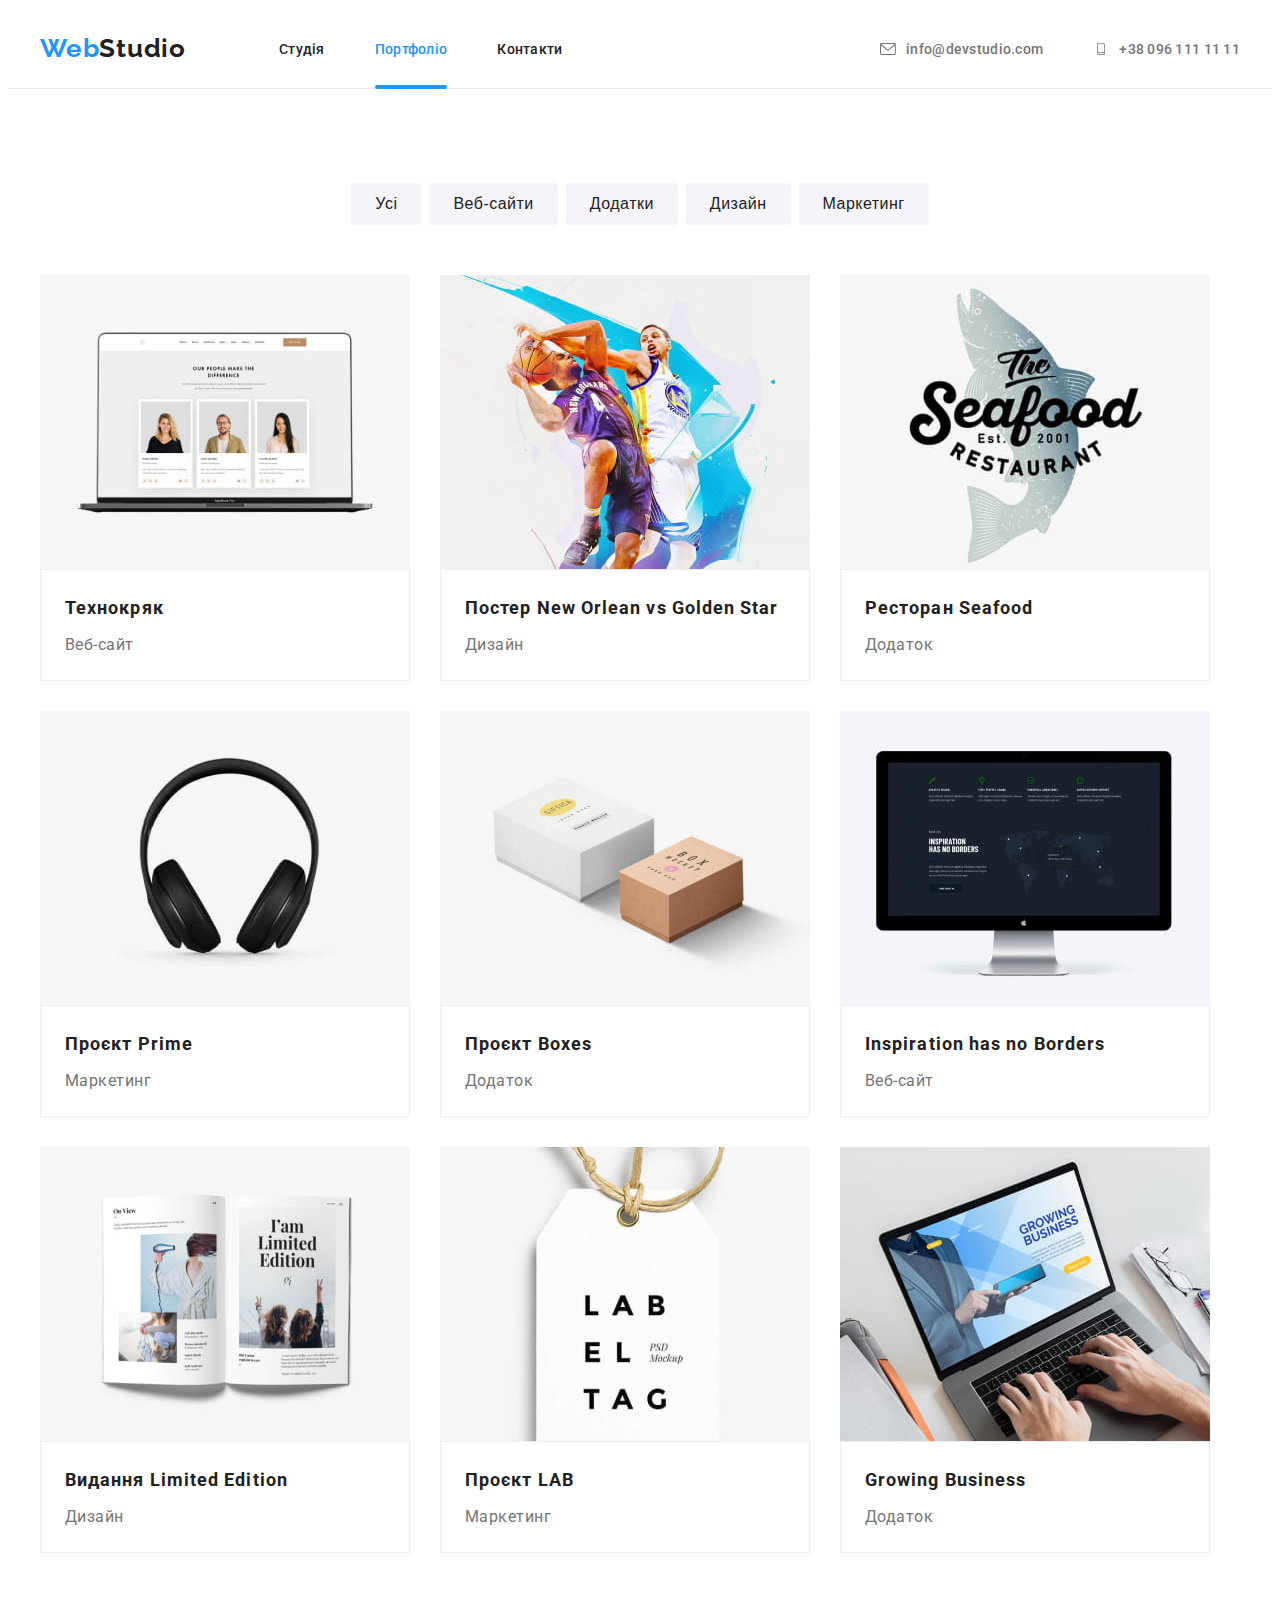
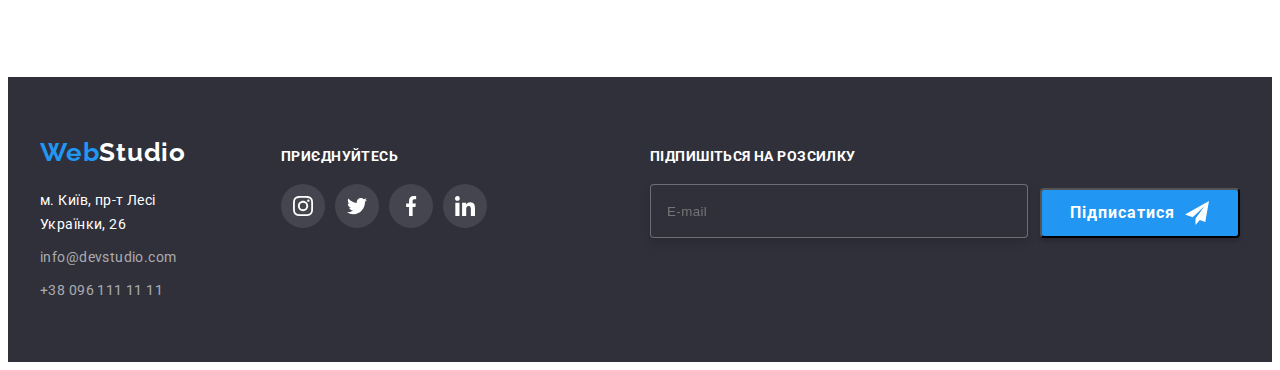
==== portfolio.html @ 4834e396 "Initial commit" ====
<!DOCTYPE html>
<html lang="en">
  <head>
    <meta charset="UTF-8" />
    <meta http-equiv="X-UA-Compatible" content="IE=edge" />
    <meta name="viewport" content="width=device-width, initial-scale=1.0" />
    <title>Document</title>

    <link rel="preconnect" href="https://fonts.googleapis.com" />
    <link rel="preconnect" href="https://fonts.gstatic.com" crossorigin />
    <link
      href="https://fonts.googleapis.com/css2?family=Raleway:wght@700&family=Roboto:wght@400;500;700;900&display=swap"
      rel="stylesheet"
    />

    <link rel="stylesheet" href="https://cdnjs.cloudflare.com/ajax/libs/modern-normalize/1.1.0/modern-normalize.min.css" integrity="sha512-wpPYUAdjBVSE4KJnH1VR1HeZfpl1ub8YT/NKx4PuQ5NmX2tKuGu6U/JRp5y+Y8XG2tV+wKQpNHVUX03MfMFn9Q==" crossorigin="anonymous" referrerpolicy="no-referrer" />

    <link rel="stylesheet" href="./css/styles.css" />
  </head>
  <body>

    <header class="page-header">
      <div class="container header-container">
        <nav class="main-nav">
          <a class="logo logo-header link" href="./index.html"><span class="logo-style">Web</span>Studio</a>

          <ul class="site-nav-list list">
            <li class="site-nav-item"><a class="site-nav link" href="./index.html">Студія</a></li>
            <li class="site-nav-item"><a class="site-nav link active" href="./portfolio.html">Портфоліо</a></li>
            <li class="site-nav-item"><a class="site-nav link" href="">Контакти</a></li>
          </ul>
        </nav>
        
        <ul class="contacts-list list">
          <li class="contacts-item">
            <a class="contacts link" href="mailto:info@devstudio.com">
              <svg class="contacts-element" width="16px" height="12px">
              <use href="./images/icons.svg#mail"></use>
            </svg>
            info@devstudio.com</a>
          </li>
          <li class="contacts-item">
            <a class="contacts link" href="tel:+380961111111">
            <svg class="contacts-element" width="16px" height="12px">
              <use href="./images/icons.svg#smartphone"></use>
            </svg>
            +38 096 111 11 11</a></li>
        </ul>
      </div>
    </header>

    <main>
      <section class="section">
        <div class="container">
        <h1 class="visually-hidden">Наші роботи</h1>
        
        <ul class="portfolio-list-btn list">
          <li class="portfolio-btn"><button class="btn" type="button">Усі</button></li>
          <li class="portfolio-btn"><button class="btn" type="button">Веб-сайти</button></li>
          <li class="portfolio-btn"><button class="btn" type="button">Додатки</button></li>
          <li class="portfolio-btn"><button class="btn" type="button">Дизайн</button></li>
          <li class="portfolio-btn"><button class="btn" type="button">Маркетинг</button></li>
        </ul>
      
      
        <ul class="portfolio-list list">
          <li class="portfolio-item">
            <a class="portfolio-link link" href="" >
              <div class="porfolio-thumb"><img class="portfolio-img"
              src="./images/images-portfolio/tehnokrjak.jpg"
              alt="Монітор ноутбука з трьома фото"
              width="370"
              height="294"/>
            <div class="overlay"> 
              <p class="overlay-desc">Ресурс пропонує комплексні пропозиції з різним рівнем функціоналу та сервісів. Все це дозволить відвідувачу отримати вичерпні відомості про компанію чи приватну особу.</p>
            </div>
            </div>
              
            <div class="portfolio-name">
            <h2 class="portfolio-item-title">Технокряк</h2>
            <p class="portfolio-text">Веб-сайт</p>
          </div> 
          </a>           
          </li>

          <li class="portfolio-item">
            <a class="portfolio-link link" href="">
            <div class="porfolio-thumb">  
            <img class="portfolio-img"
              src="./images/images-portfolio/new-orlean.jpg"
              alt="Два баскетболіста з м'ячем під час гри"
              width="370"
              height="294"/>
              <div class="overlay"> 
                <p class="overlay-desc">Ресурс пропонує комплексні пропозиції з різним рівнем функціоналу та сервісів. Все це дозволить відвідувачу отримати вичерпні відомості про компанію чи приватну особу.</p>
              </div>
            </div>

            <div class="portfolio-name">
            <h2 class="portfolio-item-title">Постер New Orlean vs Golden Star</h2>
            <p class="portfolio-text">Дизайн</p>
          </div>
          </a>
          </li>
          <li class="portfolio-item">
            <a class="portfolio-link link" href="">

              <div class="porfolio-thumb">  
                <img class="portfolio-img"
              src="./images/images-portfolio/seafood.jpg"
              alt="Логотип ресторану"
              width="370"
              height="294"/>

              <div class="overlay"> 
                  <p class="overlay-desc">Ресурс пропонує комплексні пропозиції з різним рівнем функціоналу та сервісів. Все це дозволить відвідувачу отримати вичерпні відомості про компанію чи приватну особу.</p>
                </div>
              </div>
                          
            <div class="portfolio-name">
            <h2 class="portfolio-item-title">Ресторан Seafood</h2>
            <p class="portfolio-text">Додаток</p>
          </div>
          </a>
          </li>
          <li class="portfolio-item">
            <a class="portfolio-link link" href="">
              <div class="porfolio-thumb">  
                <img class="portfolio-img"
                  src="./images/images-portfolio/prime.jpg"
                  alt="Чорні накладні навушники"
                  width="370"
                  height="294"/>

              <div class="overlay"> 
                  <p class="overlay-desc">Ресурс пропонує комплексні пропозиції з різним рівнем функціоналу та сервісів. Все це дозволить відвідувачу отримати вичерпні відомості про компанію чи приватну особу.</p>
                </div>
              </div>
                          
            <div class="portfolio-name">
            <h2 class="portfolio-item-title">Проєкт Prime</h2>
            <p class="portfolio-text">Маркетинг</p>
          </div>
          </a>
          </li>
          <li class="portfolio-item">
            <a class="portfolio-link link" href="">
              <div class="porfolio-thumb">  
                    <img class="portfolio-img"
                  src="./images/images-portfolio/boxes.jpg"
                  alt="Дві коробки, одна рожева, друга біла"
                  width="370"
                  height="294"/>

              <div class="overlay"> 
                  <p class="overlay-desc">Ресурс пропонує комплексні пропозиції з різним рівнем функціоналу та сервісів. Все це дозволить відвідувачу отримати вичерпні відомості про компанію чи приватну особу.</p>
                </div>
              </div>

            
            <div class="portfolio-name">
            <h2 class="portfolio-item-title">Проєкт Boxes</h2>
            <p class="portfolio-text">Додаток</p>
          </div>
          </a>
          </li>
          <li class="portfolio-item">
            <a class="portfolio-link link" href="">
              <div class="porfolio-thumb">  
                  <img class="portfolio-img"
                src="./images/images-portfolio/inspiration.jpg"
                alt="Чорній монітор епл на сірій підставці"
                width="370"
                height="294"/>

          <div class="overlay"> 
              <p class="overlay-desc">Ресурс пропонує комплексні пропозиції з різним рівнем функціоналу та сервісів. Все це дозволить відвідувачу отримати вичерпні відомості про компанію чи приватну особу.</p>
            </div>
          </div>


           
            <div class="portfolio-name">
            <h2 class="portfolio-item-title">Inspiration has no Borders</h2>
            <p class="portfolio-text">Веб-сайт</p>
          </div>
          </a>
          </li>
          <li class="portfolio-item">
            <a class="portfolio-link link" href="">

          <div class="porfolio-thumb">  
                <img class="portfolio-img"
              src="./images/images-portfolio/limited-edition.jpg"
              alt="На розвороті журналу три фото и напис I'm  Limited Edition"
              width="370"
              height="294"/>

            <div class="overlay"> 
              <p class="overlay-desc">Ресурс пропонує комплексні пропозиції з різним рівнем функціоналу та сервісів. Все це дозволить відвідувачу отримати вичерпні відомості про компанію чи приватну особу.</p>
            </div>
          </div>

            
            <div class="portfolio-name">
            <h2 class="portfolio-item-title">Видання Limited Edition</h2>
            <p class="portfolio-text">Дизайн</p>
          </div>
          </a>
          </li>
          <li class="portfolio-item">
            <a class="portfolio-link link" href="">

          <div class="porfolio-thumb">  
              <img class="portfolio-img"
              src="./images/images-portfolio/lab.jpg"
              alt="Ярлик для одягу з написом Lab el tag"
              width="370"
              height="294"/>  

            <div class="overlay"> 
              <p class="overlay-desc">Ресурс пропонує комплексні пропозиції з різним рівнем функціоналу та сервісів. Все це дозволить відвідувачу отримати вичерпні відомості про компанію чи приватну особу.</p>
            </div>
          </div>
          
            <div class="portfolio-name">
            <h2 class="portfolio-item-title">Проєкт LAB</h2>
            <p class="portfolio-text">Маркетинг</p>
          </div>
          </a>
          </li>
          <li class="portfolio-item">
            <a class="portfolio-link link" href="">
            <div class="porfolio-thumb">  
                 <img class="portfolio-img"
              src="./images/images-portfolio/growing-bus.jpg"
              alt="Чоловічі руки на клавіатурі ноутбука"
              width="370"
              height="294"/> 
  
              <div class="overlay"> 
                <p class="overlay-desc">Ресурс пропонує комплексні пропозиції з різним рівнем функціоналу та сервісів. Все це дозволить відвідувачу отримати вичерпні відомості про компанію чи приватну особу.</p>
              </div>
            </div>
                          
            <div class="portfolio-name">
            <h2 class="portfolio-item-title">Growing Business</h2>
            <p class="portfolio-text">Додаток</p>
          </div>
          </a>
          </li>
        </ul>
      
      </div>
      </section>
    </main>

    <footer class="footer">
      <div class="container footer-conteiner">
        <div>
        <h2 lang="en" class="logo logo-footer"><span class="logo-style">Web</span>Studio</h2>
        <address>
          <ul class="footer-list list">
            <li class="footer-adress">
              <a class="link" href="">м. Київ, пр-т Лесі Українки, 26</a>
            </li>
            <li class="footer-item">
              <a class="link" href="mailto:info@devstudio.com">info@devstudio.com</a>
            </li>
            <li class="footer-item">
              <a class="link" href="tel:+380961111111">+38 096 111 11 11</a>
            </li>
          </ul>
        </address>
      </div>
      <div class="contain-footer-socials">
        <h2 class="footer-title">приєднуйтесь</h2>
          <ul class="socials list">
            <li class="socials-item">
              <a class="socials-link footer-link" 
              href="" 
              target="_blank"
              rel="noopener noreferrer"
              aria-label="Instagram">
            <svg class="socials-icon footer-icon" width="20px" height="20px">
              <use href="./images/icons.svg#instagram"></use>
            </svg>
            </a>
            </li>
            <li class="socials-item">
              <a class="socials-link footer-link" 
              href="" 
              target="_blank"
              rel="noopener noreferrer"
              aria-label="Twitter">
              <svg class="socials-icon footer-icon" width="20px" height="20px">
                <use href="./images/icons.svg#twitter"
              </svg>
            </a>
            </li>
            <li class="socials-item">
              <a class="socials-link footer-link" 
              href="" 
              target="_blank"
              rel="noopener noreferrer"
              aria-label="Facebook">
              <svg class="socials-icon footer-icon" width="20px" height="20px">
                <use href="./images/icons.svg#facebook"></use>
              </svg>
            </a>
            </li>
            <li class="socials-item">
              <a class="socials-link footer-link" 
              href="" 
              target="_blank"
              rel="noopener noreferrer"
              aria-label="Linkedin">
              <svg class="socials-icon footer-icon" width="20px" height="20px">
                <use href="./images/icons.svg#linkedin"
              </svg>
            </a>
            </li>

          </ul>
      </div>
          <form>
            <div role="group" class="footer-form">
              <div class="footer-subscription">
              <b class="footer-form-title">Підпишіться на розсилку</b>
              <label  for="mail"></label>
              <input class="footer-mail" type="email" name="mail" id="mail" placeholder="E-mail"></div>
              
              <button class="footer-form-btn" type="submit"> Підписатися 
                <svg class="icon-footer-send" width="24px" height="24px">
                  <use href="./images/icons.svg#icon-send"></use>
                </svg>
              </button>
      
            </div>
      
          </form>
        
      
    </div>

    
    </footer>
  </body>
</html>
---- css/styles.css ----
:root{
    /* fonts */
    --main-font: Roboto, sans-serif;
    --secondary-font: Raleway, sans-serif;


    /* text colors*/
    --main-txt-cl:#212121;
    --second-cl:#757575;
    --blue-cl: #2196F3;
    --main-section-cl: #FFFFFF;
    --soc-link-cl:#AFB1B8;
   

    /* background colors */
    --main-section-bg-cl: #2F303A;
    --portfolio-btn-cl: #F5F4FA;
    --overlay-cl: rgba(33, 150, 243, 0.9);

    /* others */
    --header-border-cl: #ECECEC;
    --portfolio-border-cl:#EEEEEE;

    --time-function: 250ms cubic-bezier(0.4, 0, 0.2, 1);
    
    

}
body{
    color: var(--main-txt-cl);
    font-family: var(--main-font);
}



h1,
h2,
h3,
h4,
h5,
h6,
p,
ul {
    margin-top: 0;
    margin-bottom: 0;
}

img {
    display: block;
    max-width: 100%;
    height: auto;
}

.link {
    text-decoration: none;
    color: currentColor;
}

.list {
    list-style: none;
    margin: 0;
    padding: 0;
}

.container {
    width: 1200px;
    padding-left: 15px;
    padding-right: 15px;
    margin-left: auto;
    margin-right: auto;


    /*outline: 2px solid red;*/
}

/* HEADER */
header {
    border-bottom: 1px solid var(--header-border-cl);
}

.header-container {
    display: flex;
    margin-right: auto;
}

.main-nav {
    display: flex;
    align-items: center;
}

.visually-hidden {
    position: absolute;
    width: 1px;
    height: 1px;
    margin: -1px;
    border: 0;
    padding: 0;
    
    white-space: nowrap;
    clip-path: inset(100%);
    clip: rect(0 0 0 0);
    overflow: hidden;
  }


.logo {
    display: block;
    font-family: var(--secondary-font);
    font-weight: 700;
    font-size: 26px;
    line-height: calc(31 / 26);
    letter-spacing: 0.03em;
    padding-top: 25px;
    padding-bottom: 24px;
    
}
.logo-style {
    color: #2196F3;
}
.logo-header{
    margin-right: 93px;
}

.site-nav-list{
    
    display: flex;
    gap: 50px;
    align-items: center;
}


.site-nav  {
    position: relative;
    display: inline-block;
    font-weight: 500;
    font-size: 14px;
    line-height: calc(16 / 14);
    letter-spacing: 0.02em;
    padding-top: 33px;
    padding-bottom: 31px;
    color: currentColor;

   transition: color var(--time-function)
    
}
.active::after{
    content: '';
    position: absolute;
    display: block;
    width: 100%;
    height: 4px;
    bottom: -1px;
    left: 0;
    background-color: var(--blue-cl);
    border-radius: 2px;
    
    
    transition: color var(--time-function);
 
}
.active {
    color: var(--blue-cl); 
}


/*.site-nav:hover::after,
.site-nav:focus::after {
    background-color: var(--blue-cl);
    border-radius: 2px;
    

}*/

.site-nav:hover,
.site-nav:focus {
    color: var(--blue-cl);
    
}


.contacts-list {
    display: flex;
    margin-left: auto;
    align-items: center;
 }
.contacts-element {
    fill: var(--second-cl);
    transition: fill var(--time-function);
}



.contacts {
    display: flex;
    font-weight: 500;
    font-size: 14px;
    line-height: calc(16 / 14);
    color: var(--second-cl);
    letter-spacing: 0.02em;
    padding-top: 33px;
    padding-bottom: 31px;
    align-items: center;
    gap: 10px;
    
    transition: color var(--time-function), fill var(--time-function);
}

.contacts-item:not(:last-child) {
    margin-right: 50px;
}

.contacts:hover,
.contacts:focus {
    color: var(--blue-cl);
    fill: var(--blue-cl);
}
.contacts:hover .contacts-element,
.contacts:focus .contacts-element {
    fill: var(--blue-cl);
}


/* MAIN SECTION*/

.section {
    padding: 94px 0;
}


.main-section{
    
    background-color: var(--main-section-bg-cl);
    text-align: center;
    margin: 0 auto;
    max-width: 1600px;
    height: 600px;
    padding: 200px 0;
    background-image: linear-gradient(
        rgba(47, 48, 58, 0.4),
        rgba(47, 48, 58, 0.4)
        ),
    url(../images/images-main/main-sect.jpg);
    background-repeat: no-repeat;
    background-size: cover;
    background-position: center;
    box-shadow: 0px 4px 4px rgba(0, 0, 0, 0.25), 0px 4px 4px rgba(0, 0, 0, 0.25);



}



.main-section-title {
    margin-bottom: 35px;
    font-weight: 900;
    font-size: 44px;
    line-height: calc(60 / 44);
    letter-spacing: 0.06em;
    text-transform: uppercase;
    color: var(--main-section-cl);
    margin-left: auto;
    margin-right: auto;
    
    
}

.main-section-btn {
    color: var(--main-section-cl);
    font-weight: 700;
    font-size: 16px;
    line-height: calc(30 / 16);
    align-items: center;
    text-align: center;
    letter-spacing: 0.06em;
    background-color: var(--blue-cl);
    cursor: pointer;
    border-radius: 4px;
    padding: 10px 32px;
    box-shadow: 0px 4px 4px rgba(0, 0, 0, 0.15);
    border: 0;

}

.icon{
    display: inline-flex;
    width: 270px;
    height: 120px;
    background-size: contain;
    background-repeat: no-repeat;
    background-position: center;
}
.antena-icon {
    background-image: url(./images/icons.svg#antenna);
}

.advantages-icon {
 display: flex;
 align-items: center;
 justify-content: center;
 height: 120px;
 background-color: var(--portfolio-btn-cl); 
 border-radius: 4px;
margin-bottom: 30px;
}

.advantages-title{
    text-align: center;
}
.advantages-list {
    display: flex;
    gap: 30px;
}

.advantages-item-title{
    font-weight: 700;
    font-size: 14px;
    line-height: calc(16 / 14);
    letter-spacing: 0.03em;
    text-transform: uppercase;
    margin-bottom: 10px;

}

.advantages-item-text {
    font-size: 14px;
    line-height: calc(24 /14);
    letter-spacing: 0.03em;    
    color: var(--second-cl);
}
.work-section{
    padding-top: 0;
}

.work-list{
    display: flex;
    gap: 30px;
}

.work{
    margin-bottom: 50px;
}
.work,  
.team-title {
    margin-bottom: 50px;
    font-weight: 700;
    font-size: 36px;
    line-height: calc(42 / 36);
    text-align: center;
    letter-spacing: 0.03em;
    margin-top: 0%;
}

.work-item{
    position: relative;
}

.work-description{
    display: flex;
    align-items: center;
    justify-content: center;
    position:absolute;
    left: 0px;
    bottom: 0px;

    width: 100%;
    height: 70px;
    

    background: rgba(47, 48, 58, 0.8);
}

.work-desc-title {
    
    font-family: var(--main-font);
    font-weight: 700;
    font-size: 14px;
    line-height: calc(16 / 14);
    letter-spacing: 0.03em;
    text-transform: uppercase;

    color: var(--main-section-cl);

}



.team-section{
    background-color: var(--portfolio-btn-cl);
}

.team-list{
    display: flex;
    gap: 30px;
}

.team-name {
    padding-top: 30px;
    padding-bottom: 30px;
    padding-left: 10px;
    padding-right: 10px;
    
}

 .team-item-title {
    font-weight: 500;
    font-size: 16px;
    line-height: calc(19 / 16);
    text-align: center;
    letter-spacing: 0.03em;
    margin-bottom: 10px;
 }
 
  .team-item-text {
    margin-bottom: 16px;
    font-size: 16px;
    line-height: calc(19 / 16);
    text-align: center;
    letter-spacing: 0.03em;
    color: var(--second-cl);
   }

  .team-item {
    background-color: var(--main-section-cl);
    box-shadow: 0px 4px 4px rgba(0, 0, 0, 0.25), 0px 4px 4px rgba(0, 0, 0, 0.25);
    border-radius: 0px 0px 4px 4px;


  }

  .socials {
    display: flex;
    gap: 10px;
    justify-content: center;
  }

  .socials-link {
    display: flex;
    align-items: center;
    justify-content: center;
    width: 44px;
    height: 44px;
    background-color: var(--main-section-cl);
    border-radius: 50%;
    
   transition: background-color var(--time-function);
    
  }

  .socials-icon {
    fill: var(--soc-link-cl);
    
    transition:  background-color var(--time-function), fill var(--time-function);
  }
  .socials-link:hover,
  .socials-link:focus {
    background-color: #2196F3;
  }

  .socials-link:hover .socials-icon,
  .socials-link:focus .socials-icon {
    fill: var(--main-section-cl);
   
  }

  /*  OUR CLIENTS   */

  
  .client-list{
    display: flex;
    gap: 30px;
    justify-content: center;
   
  }

  .client-item {
    width: 170px;
    height: 92px;
  }


  .client-link {
    display: flex;
    align-items: center;
    justify-content: center;
    width: 100%;
    height: 100%;
    border: 1px solid var(--soc-link-cl);
    border-radius: 4px;

    transition: border-color var(--time-function), fill var(--time-function);
  }

  .client-icon{
    fill: var(--soc-link-cl);
    transition: fill var(--time-function);

  }
  
  .client-link:hover .client-icon,
  .client-link:focus .client-icon {
    fill: var(--blue-cl);
  }

  .client-item:hover .client-link,
  .client-item:focus .client-link{
    border-color: var(--blue-cl);
    
  }
/* FOOTER */

  .footer {
    background-color: var(--main-section-bg-cl);
    padding-top: 60px;
    padding-bottom: 60px;
    display: flex;
  }
  .logo-footer {
    
    color: var(--main-section-cl);
    margin-bottom: 20px;
    margin-top: 0;
    padding-top: 0;
    padding-bottom: 0;
  }

  .footer-list {
    text-decoration: none;
    font-style: normal;
    font-weight: 400;
    font-size: 14px;
    line-height: calc(24 / 14);
    letter-spacing: 0.03em;
  }
  .footer-adress {
    color: var(--main-section-cl);
    margin-bottom: 9px;
  }

  .footer-item {
    color: rgba(255, 255, 255, 0.6);

  }
  .footer-item:not(:last-child){
    margin-bottom: 9px;
  }

.footer-conteiner {
    display: flex;
    gap: 70px;
    align-items: baseline;
}
.footer-title{
    font-family: var(--main-font);
    font-weight: 700;
    font-size: 14px;
    line-height: calc(16 / 14);
    letter-spacing: 0.03em;
    text-transform: uppercase;
    color: var(--main-section-cl);
    margin-bottom: 20px;
    
}

.footer-icon {
    fill: var(--main-section-cl);
    

}
.footer-link{
    background: rgba(255, 255, 255, 0.1);
}
.contain-footer-socials{
    margin-right: 93px;
}

/* FOOTER FORM   */
.footer-form {
    display: flex;

    
}
.footer-form{
    gap: 12px;
    display: flex;
    align-items: flex-end;
}
.footer-form-title{
    display: block;
    font-family: var(--main-font);
    font-weight: 700;
    font-size: 14px;
    line-height: calc(16 / 14);
    letter-spacing: 0.03em;
    text-transform: uppercase;
    color: var(--main-section-cl);
    margin-bottom: 20px;
    
}
.footer-mail{
    background-color: var(--main-section-bg-cl);
    border: 1px solid rgba(255, 255, 255, 0.3);
    filter: drop-shadow(0px 4px 4px rgba(0, 0, 0, 0.15));
    border-radius: 4px;
    width: 358px;
    height: 50px;
    padding-left: 16px;
    display: flex;
    align-items: center;
    letter-spacing: 0.03em;
    color: rgba(255, 255, 255, 0.6);
    
}
.footer-form-btn{
    background: var(--blue-cl);
    box-shadow: 0px 4px 4px rgba(0, 0, 0, 0.15);
    border-radius: 4px;
    width: 200px;
    height: 50px;
    

    font-family: var(--main-font);

    font-weight: 700;
    font-size: 16px;
    line-height: calc(30 / 16);
    display: flex;
    align-items: center;
    text-align: center;
    letter-spacing: 0.06em;

    color: var(--main-section-cl);

    padding: 10px 28px;
    gap: 10px;
  }

  

/* ПОРТФОЛІО*/


.container-portfolio{
    width: 1200px;
    padding-left: 15px;
    padding-right: 15px;
    margin-left: auto;
    margin-right: auto;
    margin-bottom: 94px;

}
.portfolio-list-btn {
    display: flex;
    gap: 8px;
    margin-bottom: 50px;
    justify-content: center;
}

.btn {
    font-weight: 500;
    font-size: 16px;
    line-height: calc(26 / 16);
    text-align: center;
    letter-spacing: 0.03em;
    color: var(--main-txt-cl);
    background-color: var(--portfolio-btn-cl);
    border-radius: 4px;
    border-color: transparent;
    padding: 6px 22px;

    transition: background var(--time-function), color var(--time-function), box-shadow var(--time-function);

}

.btn:hover,
.btn:focus {
    background: var(--blue-cl);
    color: var(--main-section-cl);
    cursor: pointer;
    box-shadow: 0px 3px 1px rgba(0, 0, 0, 0.1), 0px 1px 2px rgba(0, 0, 0, 0.08), 0px 2px 2px rgba(0, 0, 0, 0.12);
   }

/*   Portfolio IMG*/

.portfolio-list{
    display: flex;
    flex-wrap: wrap;
    /*margin-bottom: 94px;*/
}

.portfolio-item-title {
    font-weight: 700;
    font-size: 18px;
    line-height: calc(36 / 18);
    letter-spacing: 0.06em;
    color: var(--main-txt-cl);
    margin-bottom: 4px;
    
}

.portfolio-item{
    margin-right: 30px;
    margin-bottom: 30px;
       
}

.portfolio-item:nth-child(3n){
    margin-right: 0;
}

.porfolio-thumb{
    position: relative;
    overflow: hidden;
}

.overlay {
    position: absolute;
    top: 0;
    left: 0;

    transform: translateY(100%);


    background-color: var(--overlay-cl);
    width: 100%;
    height: 100%;
    padding: 63px 24px;
    
    display: flex;
    align-items: center;
    justify-items: center;

    transition: var(--time-function);
}

.portfolio-link:hover .overlay, 
.portfolio-link:focus .overlay {
    transform: translateY(0);
}

.overlay-desc{
    color: var(--main-section-cl);
    font-family: var(--main-font);
    font-size: 18px;
    line-height: calc(28 / 18);
    letter-spacing: 0.03em;
}


.portfolio-text {
    font-size: 16px;
    line-height: calc(30 / 16);
    letter-spacing: 0.03em;
    color: var(--second-cl);
}

.portfolio-name {
    padding: 20px 24px;
    border: 1px solid var(--portfolio-border-cl);
}

.portfolio-link {
    display: block;

    transition: box-shadow var(--time-function);
}

.portfolio-link:hover,
.portfolio-link:focus {
    box-shadow: 0px 1px 1px rgba(0, 0, 0, 0.12), 0px 4px 4px rgba(0, 0, 0, 0.06), 1px 4px 6px rgba(0, 0, 0, 0.16);
}

/* MODAL WINDOW */

.backdrop {
    position: fixed;
    top: 0;
    left: 0;
    
    width: 100%;
    height: 100%;
    background-color: rgba(0, 0, 0, 0.2);
    transition: opacity var(--time-function), visibility var(--time-function)
}
.backdrop.is-hidden {
    opacity: 0;
    pointer-events: none;
    visibility: hidden;
}

.modal {
    position: absolute;
    top: 50%;
    left: 50%;
    transform: translate(-50%, -50%);
    

    width: 528px;
    height: 581px;

    background-color: var(--main-section-cl);
    box-shadow: 0px 1px 3px rgba(0, 0, 0, 0.12), 0px 1px 1px rgba(0, 0, 0, 0.14), 0px 2px 1px rgba(0, 0, 0, 0.2);
    border-radius: 4px;
    
}

.modal-btn {
    position: absolute;
    top: 14px;
    right: 14px;

    display: flex;
    align-items: center;
    justify-content: center;
    width: 30px;
    height: 30px;

    border-radius: 50%;
    border: 1px solid rgba(0, 0, 0, 0.1);
    background-color: var(--main-section-cl);

    cursor: pointer;

}

.modal-btn:hover, .modal-btn:focus {
 fill: var(--blue-cl);
}
.modal-form {
    padding: 40px;
    margin-left: auto;
    margin-right: auto;
}

.form-title{
    display: block;
    font-family: var(--main-font);
    font-weight: 700;
    font-size: 20px;
    line-height: calc(23 / 20);
    text-align: center;
    letter-spacing: 0.03em;
    color: var(--main-txt-cl);
    align-items: center;
    justify-content: center;
    margin-bottom: 12px;

}

 .form-group {
    
    display: block;
    font-family: var(--main-font);
    font-weight: 400;
    font-size: 12px;
    line-height: calc(14 / 12);
    letter-spacing: 0.01em;

    color: var(--second-cl);
    margin-bottom: 10px;
 }
 
 .form-group:last-child {
    margin: 0px;

 }
 

 .form-group .form-imput{
    
    margin: 0;
    
    border: 1px solid rgba(33, 33, 33, 0.2);
    border-radius: 4px;
    height: 40px;
 }

 .form-imput{
    width: 100%;
    padding-left: 42px;
    padding-right: 42px;
    outline: transparent;
    transition: border-color var(--time-function);
 }

 .form-imput:focus{
    border-color: var(--blue-cl);
 }

 

 .label-form{
    position: relative;
    display: block;
    margin-bottom: 4px;
 }

 .label-form-name {
    display: block;
    margin-bottom: 4px;
 }

 .form-icon{
    position: relative;
}

 .modal-icon {
    position: absolute;
    bottom: 11px;
    left: 12px;
    transition: fill var(--time-function);
    
 }
 .form-imput:focus + .modal-icon {
    fill: var(--blue-cl);
 }


 .coment {
    display: block;
    resize: none;
    outline: transparent;
    border: 1px solid rgba(33, 33, 33, 0.2);
    border-radius: 4px;
    height: 120px;
    padding: 12px 16px;
    margin-bottom: 20px;
    width: 100%;
    

 }

 .coment::placeholder{
    color: rgba(117, 117, 117, 0.5);
    font-family: var(--main-font);
    font-weight: 400;
    font-size: 12px;
    line-height: calc(14 / 12);
    letter-spacing: 0.01em;

 }

 .checkbox-policy {
    margin-bottom: 30px;
    font-family: var(--main-font);
    font-weight: 400;
    font-size: 14px;
    line-height: calc(24 / 14);
    letter-spacing: 0.03em;

    color: var(--second-cl);

 }

 .checkbox-input:checked + .checkbox-icon .icon-checked {
    opacity: 1;
 }

 .icon-checked{
    opacity: 0;
    fill: var(--blue-cl);
    transition: var(--time-function);
 }

 .checkbox-input:checked + .checkbox-icon .icon-unchecked {
    opacity: 0;
 }
 .icon-unchecked {
    opacity: 1;
    transition: var(--time-function);
 }

 .form-btn {
    display: block;
    margin: 0 auto;
    padding: 10px 52px;
}
.checkbox-label{
    display: flex;
    align-items: center;
    justify-content: center;
    gap: 7px;

}
.checkbox-selected {
    font-family: var(--main-font);
    font-weight: 400;
    font-size: 14px;
    line-height: calc(24 / 14);
    letter-spacing: 0.03em;

    color: var(--second-cl);
    user-select: none;
}

.checkbox-link {
    color: var(--blue-cl);
}
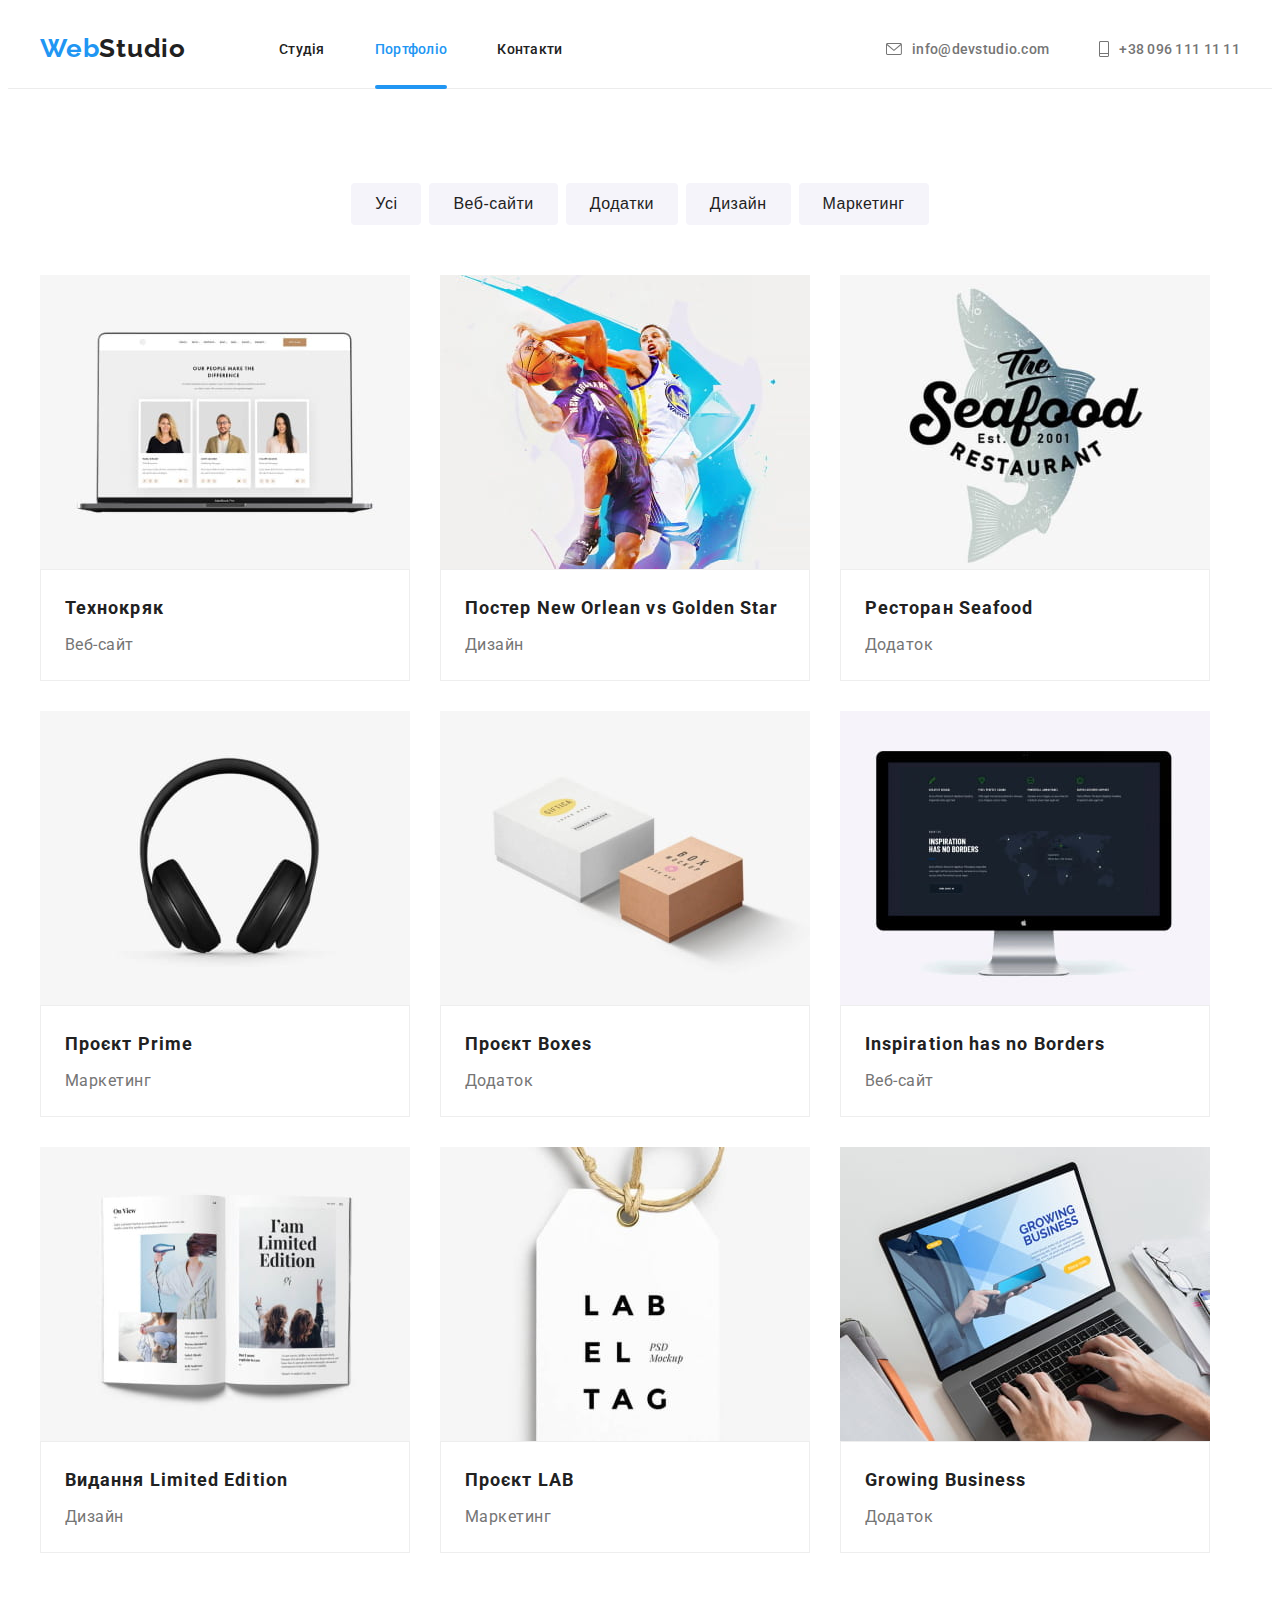
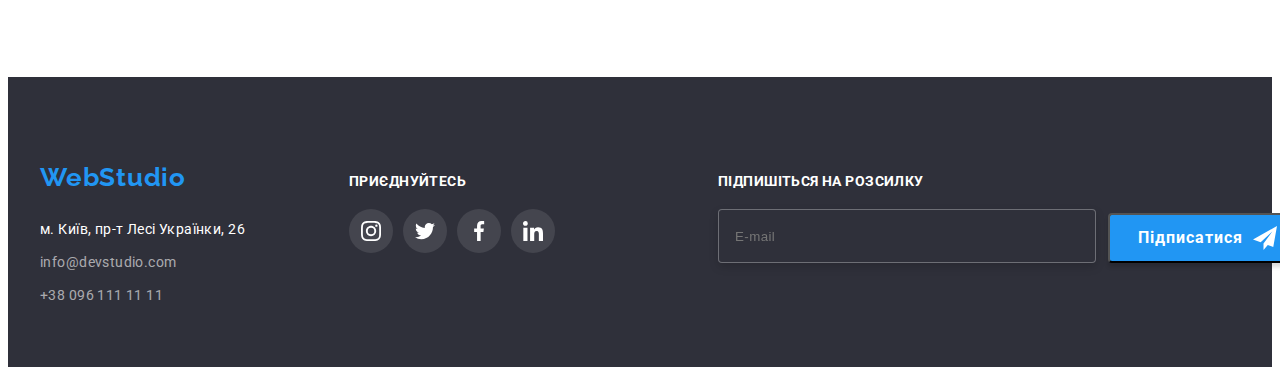
==== commit 8f460e7b: "HTML code refactoring according to BEM.  CSS code refactoring using SASS" ====
--- a/portfolio.html
+++ b/portfolio.html
@@ -15,33 +15,40 @@
 
     <link rel="stylesheet" href="https://cdnjs.cloudflare.com/ajax/libs/modern-normalize/1.1.0/modern-normalize.min.css" integrity="sha512-wpPYUAdjBVSE4KJnH1VR1HeZfpl1ub8YT/NKx4PuQ5NmX2tKuGu6U/JRp5y+Y8XG2tV+wKQpNHVUX03MfMFn9Q==" crossorigin="anonymous" referrerpolicy="no-referrer" />
 
-    <link rel="stylesheet" href="./css/styles.css" />
+    <link rel="stylesheet" href="./css/main.min.css">
+    
   </head>
   <body>
 
-    <header class="page-header">
+    <header class="header">
       <div class="container header-container">
-        <nav class="main-nav">
-          <a class="logo logo-header link" href="./index.html"><span class="logo-style">Web</span>Studio</a>
-
-          <ul class="site-nav-list list">
-            <li class="site-nav-item"><a class="site-nav link" href="./index.html">Студія</a></li>
-            <li class="site-nav-item"><a class="site-nav link active" href="./portfolio.html">Портфоліо</a></li>
-            <li class="site-nav-item"><a class="site-nav link" href="">Контакти</a></li>
+        
+          <a class="logo link" href="./index.html">Web<span class="logo__dark">Studio</span></a>
+        <nav class="nav">
+          <ul class="nav__list list">
+            <li class="nav__item">
+              <a class="nav__link  link" href="./index.html">Студія</a>
+            </li>
+            <li class="nav__item">
+              <a class="nav__link nav__link--active link" href="./portfolio.html">Портфоліо</a>
+            </li>
+            <li class="nav__item">
+              <a class="nav__link link" href="">Контакти</a>
+            </li>
           </ul>
         </nav>
         
-        <ul class="contacts-list list">
-          <li class="contacts-item">
-            <a class="contacts link" href="mailto:info@devstudio.com">
-              <svg class="contacts-element" width="16px" height="12px">
+        <ul class="contacts list">
+          <li class="contacts__item">
+            <a class="contacts__link link" href="mailto:info@devstudio.com">
+              <svg class="contacts__icon" width="16px" height="12px">
               <use href="./images/icons.svg#mail"></use>
             </svg>
             info@devstudio.com</a>
           </li>
-          <li class="contacts-item">
-            <a class="contacts link" href="tel:+380961111111">
-            <svg class="contacts-element" width="16px" height="12px">
+          <li class="contacts__item">
+            <a class="contacts__link link" href="tel:+380961111111">
+            <svg class="contacts__icon" width="10px" height="16px">
               <use href="./images/icons.svg#smartphone"></use>
             </svg>
             +38 096 111 11 11</a></li>
@@ -54,198 +61,200 @@
         <div class="container">
         <h1 class="visually-hidden">Наші роботи</h1>
         
-        <ul class="portfolio-list-btn list">
-          <li class="portfolio-btn"><button class="btn" type="button">Усі</button></li>
-          <li class="portfolio-btn"><button class="btn" type="button">Веб-сайти</button></li>
-          <li class="portfolio-btn"><button class="btn" type="button">Додатки</button></li>
-          <li class="portfolio-btn"><button class="btn" type="button">Дизайн</button></li>
-          <li class="portfolio-btn"><button class="btn" type="button">Маркетинг</button></li>
+        <ul class="portfolio-menu list">
+          <li><button class="portfolio-menu__btn" type="button">Усі</button></li>
+          <li><button class="portfolio-menu__btn" type="button">Веб-сайти</button></li>
+          <li><button class="portfolio-menu__btn" type="button">Додатки</button></li>
+          <li><button class="portfolio-menu__btn" type="button">Дизайн</button></lis=>
+          <li><button class="portfolio-menu__btn" type="button">Маркетинг</button></li>
         </ul>
       
       
-        <ul class="portfolio-list list">
-          <li class="portfolio-item">
-            <a class="portfolio-link link" href="" >
-              <div class="porfolio-thumb"><img class="portfolio-img"
+        <ul class="portfolio list">
+          <li class="portfolio__item">
+            <a class="portfolio__link link" href="" >
+              
+              <div class="porfolio-thumb">
+                <img class="portfolio-thumb__img"
               src="./images/images-portfolio/tehnokrjak.jpg"
               alt="Монітор ноутбука з трьома фото"
               width="370"
               height="294"/>
-            <div class="overlay"> 
-              <p class="overlay-desc">Ресурс пропонує комплексні пропозиції з різним рівнем функціоналу та сервісів. Все це дозволить відвідувачу отримати вичерпні відомості про компанію чи приватну особу.</p>
+            <div class="portfolio-overlay"> 
+              <p class="portfolio-overlay__desc">Ресурс пропонує комплексні пропозиції з різним рівнем функціоналу та сервісів. Все це дозволить відвідувачу отримати вичерпні відомості про компанію чи приватну особу.</p>
             </div>
             </div>
               
-            <div class="portfolio-name">
-            <h2 class="portfolio-item-title">Технокряк</h2>
-            <p class="portfolio-text">Веб-сайт</p>
+            <div class="portfolio__name">
+            <h2 class="portfolio__title">Технокряк</h2>
+            <p class="portfolio__text">Веб-сайт</p>
           </div> 
           </a>           
           </li>
 
-          <li class="portfolio-item">
-            <a class="portfolio-link link" href="">
+          <li class="portfolio__item">
+            <a class="portfolio__link link" href="">
             <div class="porfolio-thumb">  
-            <img class="portfolio-img"
+            <img class="portfolio-thumb__img"
               src="./images/images-portfolio/new-orlean.jpg"
               alt="Два баскетболіста з м'ячем під час гри"
               width="370"
               height="294"/>
-              <div class="overlay"> 
-                <p class="overlay-desc">Ресурс пропонує комплексні пропозиції з різним рівнем функціоналу та сервісів. Все це дозволить відвідувачу отримати вичерпні відомості про компанію чи приватну особу.</p>
-              </div>
-            </div>
-
-            <div class="portfolio-name">
-            <h2 class="portfolio-item-title">Постер New Orlean vs Golden Star</h2>
-            <p class="portfolio-text">Дизайн</p>
-          </div>
-          </a>
-          </li>
-          <li class="portfolio-item">
-            <a class="portfolio-link link" href="">
+              <div class="portfolio-overlay"> 
+                <p class="portfolio-overlay__desc">Ресурс пропонує комплексні пропозиції з різним рівнем функціоналу та сервісів. Все це дозволить відвідувачу отримати вичерпні відомості про компанію чи приватну особу.</p>
+              </div>
+            </div>
+
+            <div class="portfolio__name">
+            <h2 class="portfolio__title">Постер New Orlean vs Golden Star</h2>
+            <p class="portfolio__text">Дизайн</p>
+          </div>
+          </a>
+          </li>
+          <li class="portfolio__item">
+            <a class="portfolio__link link" href="">
 
               <div class="porfolio-thumb">  
-                <img class="portfolio-img"
+                <img class="portfolio-thumb__img"
               src="./images/images-portfolio/seafood.jpg"
               alt="Логотип ресторану"
               width="370"
               height="294"/>
 
-              <div class="overlay"> 
-                  <p class="overlay-desc">Ресурс пропонує комплексні пропозиції з різним рівнем функціоналу та сервісів. Все це дозволить відвідувачу отримати вичерпні відомості про компанію чи приватну особу.</p>
+              <div class="portfolio-overlay"> 
+                  <p class="portfolio-overlay__desc">Ресурс пропонує комплексні пропозиції з різним рівнем функціоналу та сервісів. Все це дозволить відвідувачу отримати вичерпні відомості про компанію чи приватну особу.</p>
                 </div>
               </div>
                           
-            <div class="portfolio-name">
-            <h2 class="portfolio-item-title">Ресторан Seafood</h2>
-            <p class="portfolio-text">Додаток</p>
-          </div>
-          </a>
-          </li>
-          <li class="portfolio-item">
-            <a class="portfolio-link link" href="">
+            <div class="portfolio__name">
+            <h2 class="portfolio__title">Ресторан Seafood</h2>
+            <p class="portfolio__text">Додаток</p>
+          </div>
+          </a>
+          </li>
+          <li class="portfolio__item">
+            <a class="portfolio__link link" href="">
               <div class="porfolio-thumb">  
-                <img class="portfolio-img"
+                <img class="portfolio-thumb__img"
                   src="./images/images-portfolio/prime.jpg"
                   alt="Чорні накладні навушники"
                   width="370"
                   height="294"/>
 
-              <div class="overlay"> 
-                  <p class="overlay-desc">Ресурс пропонує комплексні пропозиції з різним рівнем функціоналу та сервісів. Все це дозволить відвідувачу отримати вичерпні відомості про компанію чи приватну особу.</p>
+              <div class="portfolio-overlay"> 
+                  <p class="portfolio-overlay__desc">Ресурс пропонує комплексні пропозиції з різним рівнем функціоналу та сервісів. Все це дозволить відвідувачу отримати вичерпні відомості про компанію чи приватну особу.</p>
                 </div>
               </div>
                           
-            <div class="portfolio-name">
-            <h2 class="portfolio-item-title">Проєкт Prime</h2>
-            <p class="portfolio-text">Маркетинг</p>
-          </div>
-          </a>
-          </li>
-          <li class="portfolio-item">
-            <a class="portfolio-link link" href="">
+            <div class="portfolio__name">
+            <h2 class="portfolio__title">Проєкт Prime</h2>
+            <p class="portfolio__text">Маркетинг</p>
+          </div>
+          </a>
+          </li>
+          <li class="portfolio__item">
+            <a class="portfolio__link link" href="">
               <div class="porfolio-thumb">  
-                    <img class="portfolio-img"
+                    <img class="portfolio-thumb__img"
                   src="./images/images-portfolio/boxes.jpg"
                   alt="Дві коробки, одна рожева, друга біла"
                   width="370"
                   height="294"/>
 
-              <div class="overlay"> 
-                  <p class="overlay-desc">Ресурс пропонує комплексні пропозиції з різним рівнем функціоналу та сервісів. Все це дозволить відвідувачу отримати вичерпні відомості про компанію чи приватну особу.</p>
+              <div class="portfolio-overlay"> 
+                  <p class="portfolio-overlay__desc">Ресурс пропонує комплексні пропозиції з різним рівнем функціоналу та сервісів. Все це дозволить відвідувачу отримати вичерпні відомості про компанію чи приватну особу.</p>
                 </div>
               </div>
 
             
-            <div class="portfolio-name">
-            <h2 class="portfolio-item-title">Проєкт Boxes</h2>
-            <p class="portfolio-text">Додаток</p>
-          </div>
-          </a>
-          </li>
-          <li class="portfolio-item">
-            <a class="portfolio-link link" href="">
+            <div class="portfolio__name">
+            <h2 class="portfolio__title">Проєкт Boxes</h2>
+            <p class="portfolio__text">Додаток</p>
+          </div>
+          </a>
+          </li>
+          <li class="portfolio__item">
+            <a class="portfolio__link link" href="">
               <div class="porfolio-thumb">  
-                  <img class="portfolio-img"
+                  <img class="portfolio-thumb__img"
                 src="./images/images-portfolio/inspiration.jpg"
                 alt="Чорній монітор епл на сірій підставці"
                 width="370"
                 height="294"/>
 
-          <div class="overlay"> 
-              <p class="overlay-desc">Ресурс пропонує комплексні пропозиції з різним рівнем функціоналу та сервісів. Все це дозволить відвідувачу отримати вичерпні відомості про компанію чи приватну особу.</p>
+          <div class="portfolio-overlay"> 
+              <p class="portfolio-overlay__desc">Ресурс пропонує комплексні пропозиції з різним рівнем функціоналу та сервісів. Все це дозволить відвідувачу отримати вичерпні відомості про компанію чи приватну особу.</p>
             </div>
           </div>
 
 
            
-            <div class="portfolio-name">
-            <h2 class="portfolio-item-title">Inspiration has no Borders</h2>
-            <p class="portfolio-text">Веб-сайт</p>
-          </div>
-          </a>
-          </li>
-          <li class="portfolio-item">
-            <a class="portfolio-link link" href="">
+            <div class="portfolio__name">
+            <h2 class="portfolio__title">Inspiration has no Borders</h2>
+            <p class="portfolio__text">Веб-сайт</p>
+          </div>
+          </a>
+          </li>
+          <li class="portfolio__item">
+            <a class="portfolio__link link" href="">
 
           <div class="porfolio-thumb">  
-                <img class="portfolio-img"
+                <img class="portfolio-thumb__img"
               src="./images/images-portfolio/limited-edition.jpg"
               alt="На розвороті журналу три фото и напис I'm  Limited Edition"
               width="370"
               height="294"/>
 
-            <div class="overlay"> 
-              <p class="overlay-desc">Ресурс пропонує комплексні пропозиції з різним рівнем функціоналу та сервісів. Все це дозволить відвідувачу отримати вичерпні відомості про компанію чи приватну особу.</p>
+            <div class="portfolio-overlay"> 
+              <p class="portfolio-overlay__desc">Ресурс пропонує комплексні пропозиції з різним рівнем функціоналу та сервісів. Все це дозволить відвідувачу отримати вичерпні відомості про компанію чи приватну особу.</p>
             </div>
           </div>
 
             
-            <div class="portfolio-name">
-            <h2 class="portfolio-item-title">Видання Limited Edition</h2>
-            <p class="portfolio-text">Дизайн</p>
-          </div>
-          </a>
-          </li>
-          <li class="portfolio-item">
-            <a class="portfolio-link link" href="">
+            <div class="portfolio__name">
+            <h2 class="portfolio__title">Видання Limited Edition</h2>
+            <p class="portfolio__text">Дизайн</p>
+          </div>
+          </a>
+          </li>
+          <li class="portfolio__item">
+            <a class="portfolio__link link" href="">
 
           <div class="porfolio-thumb">  
-              <img class="portfolio-img"
+              <img class="portfolio-thumb__img"
               src="./images/images-portfolio/lab.jpg"
               alt="Ярлик для одягу з написом Lab el tag"
               width="370"
               height="294"/>  
 
-            <div class="overlay"> 
-              <p class="overlay-desc">Ресурс пропонує комплексні пропозиції з різним рівнем функціоналу та сервісів. Все це дозволить відвідувачу отримати вичерпні відомості про компанію чи приватну особу.</p>
+            <div class="portfolio-overlay"> 
+              <p class="portfolio-overlay__desc">Ресурс пропонує комплексні пропозиції з різним рівнем функціоналу та сервісів. Все це дозволить відвідувачу отримати вичерпні відомості про компанію чи приватну особу.</p>
             </div>
           </div>
           
-            <div class="portfolio-name">
-            <h2 class="portfolio-item-title">Проєкт LAB</h2>
-            <p class="portfolio-text">Маркетинг</p>
-          </div>
-          </a>
-          </li>
-          <li class="portfolio-item">
-            <a class="portfolio-link link" href="">
+            <div class="portfolio__name">
+            <h2 class="portfolio__title">Проєкт LAB</h2>
+            <p class="portfolio__text">Маркетинг</p>
+          </div>
+          </a>
+          </li>
+          <li class="portfolio__item">
+            <a class="portfolio__link link" href="">
             <div class="porfolio-thumb">  
-                 <img class="portfolio-img"
+                 <img class="portfolio-thumb__img"
               src="./images/images-portfolio/growing-bus.jpg"
               alt="Чоловічі руки на клавіатурі ноутбука"
               width="370"
               height="294"/> 
   
-              <div class="overlay"> 
-                <p class="overlay-desc">Ресурс пропонує комплексні пропозиції з різним рівнем функціоналу та сервісів. Все це дозволить відвідувачу отримати вичерпні відомості про компанію чи приватну особу.</p>
+              <div class="portfolio-overlay"> 
+                <p class="portfolio-overlay__desc">Ресурс пропонує комплексні пропозиції з різним рівнем функціоналу та сервісів. Все це дозволить відвідувачу отримати вичерпні відомості про компанію чи приватну особу.</p>
               </div>
             </div>
                           
-            <div class="portfolio-name">
-            <h2 class="portfolio-item-title">Growing Business</h2>
-            <p class="portfolio-text">Додаток</p>
+            <div class="portfolio__name">
+            <h2 class="portfolio__title">Growing Business</h2>
+            <p class="portfolio__text">Додаток</p>
           </div>
           </a>
           </li>
@@ -256,66 +265,66 @@
     </main>
 
     <footer class="footer">
-      <div class="container footer-conteiner">
+      <div class="footer__conteiner container ">
         <div>
-        <h2 lang="en" class="logo logo-footer"><span class="logo-style">Web</span>Studio</h2>
+        <h2 lang="en" class="footer__logo logo"><span class="logo__style">Web</span>Studio</h2>
         <address>
-          <ul class="footer-list list">
-            <li class="footer-adress">
+          <ul class="footer__list list">
+            <li class="footer__adress">
               <a class="link" href="">м. Київ, пр-т Лесі Українки, 26</a>
             </li>
-            <li class="footer-item">
+            <li class="footer__item">
               <a class="link" href="mailto:info@devstudio.com">info@devstudio.com</a>
             </li>
-            <li class="footer-item">
+            <li class="footer__item">
               <a class="link" href="tel:+380961111111">+38 096 111 11 11</a>
             </li>
           </ul>
         </address>
       </div>
-      <div class="contain-footer-socials">
-        <h2 class="footer-title">приєднуйтесь</h2>
+      <div class="footer__socials">
+        <h2 class="footer__title">приєднуйтесь</h2>
           <ul class="socials list">
-            <li class="socials-item">
-              <a class="socials-link footer-link" 
+            <li class="socials__item">
+              <a class="socials__link footer__link" 
               href="" 
               target="_blank"
               rel="noopener noreferrer"
               aria-label="Instagram">
-            <svg class="socials-icon footer-icon" width="20px" height="20px">
+            <svg class="socials__icon footer__icon" width="20px" height="20px">
               <use href="./images/icons.svg#instagram"></use>
             </svg>
             </a>
             </li>
-            <li class="socials-item">
-              <a class="socials-link footer-link" 
+            <li class="socials__item">
+              <a class="socials__link footer__link" 
               href="" 
               target="_blank"
               rel="noopener noreferrer"
               aria-label="Twitter">
-              <svg class="socials-icon footer-icon" width="20px" height="20px">
+              <svg class="socials__icon footer__icon" width="20px" height="20px">
                 <use href="./images/icons.svg#twitter"
               </svg>
             </a>
             </li>
-            <li class="socials-item">
-              <a class="socials-link footer-link" 
+            <li class="socials__item">
+              <a class="socials__link footer__link" 
               href="" 
               target="_blank"
               rel="noopener noreferrer"
               aria-label="Facebook">
-              <svg class="socials-icon footer-icon" width="20px" height="20px">
+              <svg class="socials__icon footer__icon" width="20px" height="20px">
                 <use href="./images/icons.svg#facebook"></use>
               </svg>
             </a>
             </li>
-            <li class="socials-item">
-              <a class="socials-link footer-link" 
+            <li class="socials__item">
+              <a class="socials__link footer__link" 
               href="" 
               target="_blank"
               rel="noopener noreferrer"
               aria-label="Linkedin">
-              <svg class="socials-icon footer-icon" width="20px" height="20px">
+              <svg class="socials__icon footer__icon" width="20px" height="20px">
                 <use href="./images/icons.svg#linkedin"
               </svg>
             </a>
@@ -323,15 +332,16 @@
 
           </ul>
       </div>
+
           <form>
-            <div role="group" class="footer-form">
-              <div class="footer-subscription">
-              <b class="footer-form-title">Підпишіться на розсилку</b>
+            <div role="group" class="form">
+              <div class="form__subscription">
+              <b class="form__title">Підпишіться на розсилку</b>
               <label  for="mail"></label>
-              <input class="footer-mail" type="email" name="mail" id="mail" placeholder="E-mail"></div>
+              <input class="form__mail" type="email" name="mail" id="mail" placeholder="E-mail"></div>
               
-              <button class="footer-form-btn" type="submit"> Підписатися 
-                <svg class="icon-footer-send" width="24px" height="24px">
+              <button class="form__btn" type="submit"> Підписатися 
+                <svg class="form__icon" width="24px" height="24px">
                   <use href="./images/icons.svg#icon-send"></use>
                 </svg>
               </button>
--- a/css/main.min.css
+++ b/css/main.min.css
@@ -0,0 +1 @@
+:root{--main-font: Roboto, sans-serif;--secondary-font: Raleway, sans-serif;--main-txt-cl:#212121;--second-cl:#757575;--blue-cl: #2196F3;--main-section-cl: #FFFFFF;--soc-link-cl:#AFB1B8;--main-section-bg-cl: #2F303A;--portfolio-btn-cl: #F5F4FA;--overlay-cl: rgba(33, 150, 243, 0.9);--header-border-cl: #ECECEC;--portfolio-border-cl:#EEEEEE;--time-function: 250ms cubic-bezier(0.4, 0, 0.2, 1)}.visually-hidden{position:absolute;width:1px;height:1px;margin:-1px;border:0;padding:0;white-space:nowrap;-webkit-clip-path:inset(100%);clip-path:inset(100%);clip:rect(0 0 0 0);overflow:hidden}.backdrop{position:fixed;top:0;left:0;width:100%;height:100%;background-color:rgba(0,0,0,.2);-webkit-transition:opacity var(--time-function),visibility var(--time-function);transition:opacity var(--time-function),visibility var(--time-function)}.backdrop.is-hidden{opacity:0;pointer-events:none;visibility:hidden}.modal{position:absolute;top:50%;left:50%;-webkit-transform:translate(-50%, -50%);transform:translate(-50%, -50%);width:528px;height:581px;background-color:var(--main-section-cl);-webkit-box-shadow:0px 1px 3px rgba(0,0,0,.12),0px 1px 1px rgba(0,0,0,.14),0px 2px 1px rgba(0,0,0,.2);box-shadow:0px 1px 3px rgba(0,0,0,.12),0px 1px 1px rgba(0,0,0,.14),0px 2px 1px rgba(0,0,0,.2);border-radius:4px}.modal-form{padding:40px;margin-left:auto;margin-right:auto}.modal-form__title{display:block;font-family:var(--main-font);font-weight:700;font-size:20px;line-height:1.15;text-align:center;letter-spacing:.03em;color:var(--main-txt-cl);-webkit-box-align:center;-ms-flex-align:center;align-items:center;-webkit-box-pack:center;-ms-flex-pack:center;justify-content:center;margin-bottom:12px}.modal-form__group{display:block;font-family:var(--main-font);font-weight:400;font-size:12px;line-height:1.1666666667;letter-spacing:.01em;color:var(--second-cl);margin-bottom:10px}.modal-form__group:last-child{margin:0px}.modal-form__group .modal-form__imput{margin:0;border:1px solid rgba(33,33,33,.2);border-radius:4px;height:40px}.modal-form__imput{width:100%;padding-left:42px;padding-right:42px;outline:rgba(0,0,0,0);-webkit-transition:border-color var(--time-function);transition:border-color var(--time-function)}.modal-form__imput:focus,.modal-form__imput:hover{border-color:var(--blue-cl)}.modal-form__imput:focus+.modal-form__icon,.modal-form__imput:hover+.modal-form__icon{fill:var(--blue-cl)}.modal-form__label{position:relative;display:block;margin-bottom:4px}.modal-form__text{display:block;margin-bottom:4px}.modal-form__icon{position:absolute;bottom:11px;left:12px;-webkit-transition:var(--time-function);transition:var(--time-function)}.coment{display:block;resize:none;outline:rgba(0,0,0,0);border:1px solid rgba(33,33,33,.2);border-radius:4px;height:120px;padding:12px 16px;margin-bottom:20px;width:100%}.coment::-webkit-input-placeholder{color:rgba(117,117,117,.5);font-family:var(--main-font);font-weight:400;font-size:12px;line-height:1.1666666667;letter-spacing:.01em}.coment::-moz-placeholder{color:rgba(117,117,117,.5);font-family:var(--main-font);font-weight:400;font-size:12px;line-height:1.1666666667;letter-spacing:.01em}.coment:-ms-input-placeholder{color:rgba(117,117,117,.5);font-family:var(--main-font);font-weight:400;font-size:12px;line-height:1.1666666667;letter-spacing:.01em}.coment::-ms-input-placeholder{color:rgba(117,117,117,.5);font-family:var(--main-font);font-weight:400;font-size:12px;line-height:1.1666666667;letter-spacing:.01em}.coment::placeholder{color:rgba(117,117,117,.5);font-family:var(--main-font);font-weight:400;font-size:12px;line-height:1.1666666667;letter-spacing:.01em}.checkbox{margin-bottom:30px;font-family:var(--main-font);font-weight:400;font-size:14px;line-height:1.7142857143;letter-spacing:.03em;color:var(--second-cl)}.checkbox__label{display:-webkit-box;display:-ms-flexbox;display:flex;-webkit-box-align:center;-ms-flex-align:center;align-items:center;-webkit-box-pack:center;-ms-flex-pack:center;justify-content:center;gap:7px}.checkbox__input:checked+.checkbox__icon .checkbox__icon-checked{opacity:1}.checkbox__icon-checked{opacity:0;fill:var(--blue-cl);-webkit-transition:var(--time-function);transition:var(--time-function)}.checkbox__input:checked+.checkbox__icon .checkbox__icon-unchecked{opacity:0}.checkbox__icon-unchecked{opacity:1;-webkit-transition:var(--time-function);transition:var(--time-function)}.checkbox-__selected{font-family:var(--main-font);font-weight:400;font-size:14px;line-height:1.7142857143;letter-spacing:.03em;color:var(--second-cl);-webkit-user-select:none;-moz-user-select:none;-ms-user-select:none;user-select:none}.checkbox__link{color:var(--blue-cl)}body{color:var(--main-txt-cl);font-family:var(--main-font)}h1,h2,h3,h4,h5,h6,p,ul{margin-top:0;margin-bottom:0}img{display:block;max-width:100%;height:auto}.link{text-decoration:none;color:currentColor}.list{list-style:none;margin:0;padding:0}.container{width:1200px;padding-left:15px;padding-right:15px;margin-left:auto;margin-right:auto}.section{padding:94px 0}.section__title{text-align:center;margin-bottom:50px;font-weight:700;font-size:36px;line-height:1.1666666667;letter-spacing:.03em;margin-top:0%}.logo{display:block;font-family:var(--secondary-font);font-weight:700;font-size:26px;line-height:1.1923076923;letter-spacing:.03em;padding-top:25px;padding-bottom:24px;color:#2196f3;margin-right:93px}.logo__dark{color:var(--main-txt-cl)}.logo__light{color:var(--main-section-cl)}.nav{display:-webkit-box;display:-ms-flexbox;display:flex;-webkit-box-align:center;-ms-flex-align:center;align-items:center}.nav__list{display:-webkit-box;display:-ms-flexbox;display:flex;gap:50px;-webkit-box-align:center;-ms-flex-align:center;align-items:center}.nav__link{position:relative;display:inline-block;font-weight:500;font-size:14px;line-height:1.1428571429;letter-spacing:.02em;padding-top:33px;padding-bottom:31px;color:currentColor;-webkit-transition:color var(--time-function);transition:color var(--time-function)}.nav__link:hover,.nav__link:focus{color:var(--blue-cl)}.nav__link--active{color:var(--blue-cl)}.nav__link--active::after{content:"";position:absolute;display:block;width:100%;height:4px;bottom:-1px;left:0;background-color:var(--blue-cl);border-radius:2px;-webkit-transition:color var(--time-function);transition:color var(--time-function)}.contacts{display:-webkit-box;display:-ms-flexbox;display:flex;margin-left:auto;-webkit-box-align:center;-ms-flex-align:center;align-items:center}.contacts__icon{fill:var(--second-cl);-webkit-transition:fill var(--time-function);transition:fill var(--time-function)}.contacts__link{display:-webkit-box;display:-ms-flexbox;display:flex;font-weight:500;font-size:14px;line-height:1.1428571429;color:var(--second-cl);letter-spacing:.02em;padding-top:33px;padding-bottom:31px;-webkit-box-align:center;-ms-flex-align:center;align-items:center;gap:10px;-webkit-transition:color var(--time-function),fill var(--time-function);transition:color var(--time-function),fill var(--time-function)}.contacts__link:hover,.contacts__link:focus{color:var(--blue-cl);fill:var(--blue-cl)}.contacts__link:hover .contacts__icon,.contacts__link:focus .contacts__icon{fill:var(--blue-cl)}.contacts__item:not(:last-child){margin-right:50px}.hero__btn{color:var(--main-section-cl);font-weight:700;font-size:16px;line-height:1.875;-webkit-box-align:center;-ms-flex-align:center;align-items:center;text-align:center;letter-spacing:.06em;background-color:var(--blue-cl);cursor:pointer;border-radius:4px;padding:10px 32px;-webkit-box-shadow:0px 4px 4px rgba(0,0,0,.15);box-shadow:0px 4px 4px rgba(0,0,0,.15);border:0}.socials{display:-webkit-box;display:-ms-flexbox;display:flex;gap:10px;-webkit-box-pack:center;-ms-flex-pack:center;justify-content:center}.socials__link{display:-webkit-box;display:-ms-flexbox;display:flex;-webkit-box-align:center;-ms-flex-align:center;align-items:center;-webkit-box-pack:center;-ms-flex-pack:center;justify-content:center;width:44px;height:44px;background-color:var(--main-section-cl);border-radius:50%;-webkit-transition:background-color var(--time-function);transition:background-color var(--time-function)}.socials__link:hover,.socials__link:focus{background-color:#2196f3}.socials__icon{fill:var(--soc-link-cl);-webkit-transition:background-color var(--time-function),fill var(--time-function);transition:background-color var(--time-function),fill var(--time-function)}.socials__link:hover .socials__icon,.socials__link:focus .socials__icon{fill:var(--main-section-cl)}.form{display:-webkit-box;display:-ms-flexbox;display:flex;gap:12px;display:flex;-webkit-box-align:end;-ms-flex-align:end;align-items:flex-end}.form__title{display:block;font-family:var(--main-font);font-weight:700;font-size:14px;line-height:1.1428571429;letter-spacing:.03em;text-transform:uppercase;color:var(--main-section-cl);margin-bottom:20px}.form__mail{background-color:var(--main-section-bg-cl);border:1px solid rgba(255,255,255,.3);-webkit-filter:drop-shadow(0px 4px 4px rgba(0, 0, 0, 0.15));filter:drop-shadow(0px 4px 4px rgba(0, 0, 0, 0.15));border-radius:4px;width:358px;height:50px;padding-left:16px;display:-webkit-box;display:-ms-flexbox;display:flex;-webkit-box-align:center;-ms-flex-align:center;align-items:center;letter-spacing:.03em;color:rgba(255,255,255,.6)}.form__btn{background:var(--blue-cl);-webkit-box-shadow:0px 4px 4px rgba(0,0,0,.15);box-shadow:0px 4px 4px rgba(0,0,0,.15);border-radius:4px;width:200px;height:50px;font-family:var(--main-font);font-weight:700;font-size:16px;line-height:1.875;display:-webkit-box;display:-ms-flexbox;display:flex;-webkit-box-align:center;-ms-flex-align:center;align-items:center;text-align:center;letter-spacing:.06em;color:var(--main-section-cl);padding:10px 28px;gap:10px}.modal__btn{position:absolute;top:14px;right:14px;display:-webkit-box;display:-ms-flexbox;display:flex;-webkit-box-align:center;-ms-flex-align:center;align-items:center;-webkit-box-pack:center;-ms-flex-pack:center;justify-content:center;width:30px;height:30px;border-radius:50%;border:1px solid rgba(0,0,0,.1);background-color:var(--main-section-cl);cursor:pointer}.modal__btn:hover,.modal__btn:focus{fill:var(--blue-cl)}.modal-form__btn{display:block;margin:0 auto;padding:10px 52px}.portfolio-menu{display:-webkit-box;display:-ms-flexbox;display:flex;gap:8px;margin-bottom:50px;-webkit-box-pack:center;-ms-flex-pack:center;justify-content:center}.portfolio-menu__btn{font-weight:500;font-size:16px;line-height:1.625;text-align:center;letter-spacing:.03em;color:var(--main-txt-cl);background-color:var(--portfolio-btn-cl);border-radius:4px;border-color:rgba(0,0,0,0);padding:6px 22px;-webkit-transition:background var(--time-function),color var(--time-function),-webkit-box-shadow var(--time-function);transition:background var(--time-function),color var(--time-function),-webkit-box-shadow var(--time-function);transition:background var(--time-function),color var(--time-function),box-shadow var(--time-function);transition:background var(--time-function),color var(--time-function),box-shadow var(--time-function),-webkit-box-shadow var(--time-function)}.portfolio-menu__btn:hover,.portfolio-menu__btn:focus{background:var(--blue-cl);color:var(--main-section-cl);cursor:pointer;-webkit-box-shadow:0px 3px 1px rgba(0,0,0,.1),0px 1px 2px rgba(0,0,0,.08),0px 2px 2px rgba(0,0,0,.12);box-shadow:0px 3px 1px rgba(0,0,0,.1),0px 1px 2px rgba(0,0,0,.08),0px 2px 2px rgba(0,0,0,.12)}.portfolio-overlay{position:absolute;top:1px;left:0;-webkit-transform:translateY(100%);transform:translateY(100%);background-color:var(--overlay-cl);width:100%;height:100%;padding:63px 24px;display:-webkit-box;display:-ms-flexbox;display:flex;-webkit-box-align:center;-ms-flex-align:center;align-items:center;justify-items:center;-webkit-transition:var(--time-function);transition:var(--time-function)}.portfolio-overlay__desc{color:var(--main-section-cl);font-family:var(--main-font);font-size:18px;line-height:1.5555555556;letter-spacing:.03em}.header{border-bottom:1px solid var(--header-border-cl)}.header-container{display:-webkit-box;display:-ms-flexbox;display:flex;margin-right:auto}.hero{background-color:var(--main-section-bg-cl);text-align:center;margin:0 auto;max-width:1600px;height:600px;padding:200px 0;background-image:-webkit-gradient(linear, left top, left bottom, from(rgba(47, 48, 58, 0.4)), to(rgba(47, 48, 58, 0.4))),url(../images/images-main/main-sect.jpg);background-image:linear-gradient(rgba(47, 48, 58, 0.4), rgba(47, 48, 58, 0.4)),url(../images/images-main/main-sect.jpg);background-repeat:no-repeat;background-size:cover;background-position:center;-webkit-box-shadow:0px 4px 4px rgba(0,0,0,.25),0px 4px 4px rgba(0,0,0,.25);box-shadow:0px 4px 4px rgba(0,0,0,.25),0px 4px 4px rgba(0,0,0,.25)}.hero__title{margin-bottom:35px;font-weight:900;font-size:44px;line-height:1.3636363636;letter-spacing:.06em;text-transform:uppercase;color:var(--main-section-cl);margin-left:auto;margin-right:auto}.advantages{padding-bottom:0}.advantages__list{display:-webkit-box;display:-ms-flexbox;display:flex;gap:30px}.advantages__icon{display:-webkit-box;display:-ms-flexbox;display:flex;-webkit-box-align:center;-ms-flex-align:center;align-items:center;-webkit-box-pack:center;-ms-flex-pack:center;justify-content:center;height:120px;background-color:var(--portfolio-btn-cl);border-radius:4px;margin-bottom:30px}.advantages__title{font-weight:700;font-size:14px;line-height:1.1428571429;letter-spacing:.03em;text-transform:uppercase;margin-bottom:10px}.advantages__text{font-size:14px;line-height:1.7142857143;letter-spacing:.03em;color:var(--second-cl)}.work{display:-webkit-box;display:-ms-flexbox;display:flex;gap:30px}.work__item{position:relative}.work__desc{display:-webkit-box;display:-ms-flexbox;display:flex;-webkit-box-align:center;-ms-flex-align:center;align-items:center;-webkit-box-pack:center;-ms-flex-pack:center;justify-content:center;position:absolute;left:0px;bottom:0px;width:100%;height:70px;background:rgba(47,48,58,.8)}.desc-work__title{font-family:var(--main-font);font-weight:700;font-size:14px;line-height:1.1428571429;letter-spacing:.03em;text-transform:uppercase;color:var(--main-section-cl)}.team{background-color:var(--portfolio-btn-cl)}.team__list{display:-webkit-box;display:-ms-flexbox;display:flex;gap:30px}.team__item{background-color:var(--main-section-cl);-webkit-box-shadow:0px 4px 4px rgba(0,0,0,.25),0px 4px 4px rgba(0,0,0,.25);box-shadow:0px 4px 4px rgba(0,0,0,.25),0px 4px 4px rgba(0,0,0,.25);border-radius:0px 0px 4px 4px}.team__meta{padding-top:30px;padding-bottom:30px;padding-left:10px;padding-right:10px}.team__name{font-weight:500;font-size:16px;line-height:1.1875;text-align:center;letter-spacing:.03em;margin-bottom:10px}.team__text{margin-bottom:16px;font-size:16px;line-height:1.1875;text-align:center;letter-spacing:.03em;color:var(--second-cl)}.clients__list{display:-webkit-box;display:-ms-flexbox;display:flex;gap:30px;-webkit-box-pack:center;-ms-flex-pack:center;justify-content:center}.clients__item{width:170px;height:92px}.clients__item:hover .clients__link,.clients__item:focus .clients__link{border-color:var(--blue-cl)}.clients__link{display:-webkit-box;display:-ms-flexbox;display:flex;-webkit-box-align:center;-ms-flex-align:center;align-items:center;-webkit-box-pack:center;-ms-flex-pack:center;justify-content:center;width:100%;height:100%;border:1px solid var(--soc-link-cl);border-radius:4px;-webkit-transition:border-color var(--time-function),fill var(--time-function);transition:border-color var(--time-function),fill var(--time-function)}.clients__link:hover .clients__icon,.clients__link:focus .clients__icon{fill:var(--blue-cl)}.clients__icon{fill:var(--soc-link-cl);-webkit-transition:fill var(--time-function);transition:fill var(--time-function)}.footer{background-color:var(--main-section-bg-cl);padding-top:60px;padding-bottom:60px;display:-webkit-box;display:-ms-flexbox;display:flex}.footer__conteiner{display:-webkit-box;display:-ms-flexbox;display:flex;gap:70px;-webkit-box-align:baseline;-ms-flex-align:baseline;align-items:baseline}.footer__list{text-decoration:none;font-style:normal;font-weight:400;font-size:14px;line-height:1.7142857143;letter-spacing:.03em}.footer__adress{color:var(--main-section-cl);margin-bottom:9px}.footer__item{color:rgba(255,255,255,.6)}.footer__item:not(:last-child){margin-bottom:9px}.footer__socials{margin-right:93px}.footer__title{font-family:var(--main-font);font-weight:700;font-size:14px;line-height:1.1428571429;letter-spacing:.03em;text-transform:uppercase;color:var(--main-section-cl);margin-bottom:20px}.footer__icon{fill:var(--main-section-cl)}.footer__link{background:rgba(255,255,255,.1)}.portfolio{display:-webkit-box;display:-ms-flexbox;display:flex;-ms-flex-wrap:wrap;flex-wrap:wrap}.portfolio__title{font-weight:700;font-size:18px;line-height:2;letter-spacing:.06em;color:var(--main-txt-cl);margin-bottom:4px;font-style:normal;font-family:var(--main-font)}.portfolio__item{margin-right:30px;margin-bottom:30px}.portfolio__item:nth-child(3n){margin-right:0}.porfolio-thumb{position:relative;overflow:hidden}.portfolio__link{display:block;-webkit-transition:-webkit-box-shadow var(--time-function);transition:-webkit-box-shadow var(--time-function);transition:box-shadow var(--time-function);transition:box-shadow var(--time-function), -webkit-box-shadow var(--time-function)}.portfolio__link:hover,.portfolio__link:focus{-webkit-box-shadow:0px 1px 1px rgba(0,0,0,.12),0px 4px 4px rgba(0,0,0,.06),1px 4px 6px rgba(0,0,0,.16);box-shadow:0px 1px 1px rgba(0,0,0,.12),0px 4px 4px rgba(0,0,0,.06),1px 4px 6px rgba(0,0,0,.16)}.portfolio__link:hover .portfolio-overlay,.portfolio__link:focus .portfolio-overlay{-webkit-transform:translateY(0);transform:translateY(0)}.portfolio__text{font-size:16px;line-height:1.875;letter-spacing:.03em;color:var(--second-cl)}.portfolio__name{padding:20px 24px;border:1px solid var(--portfolio-border-cl)}/*# sourceMappingURL=main.min.css.map */